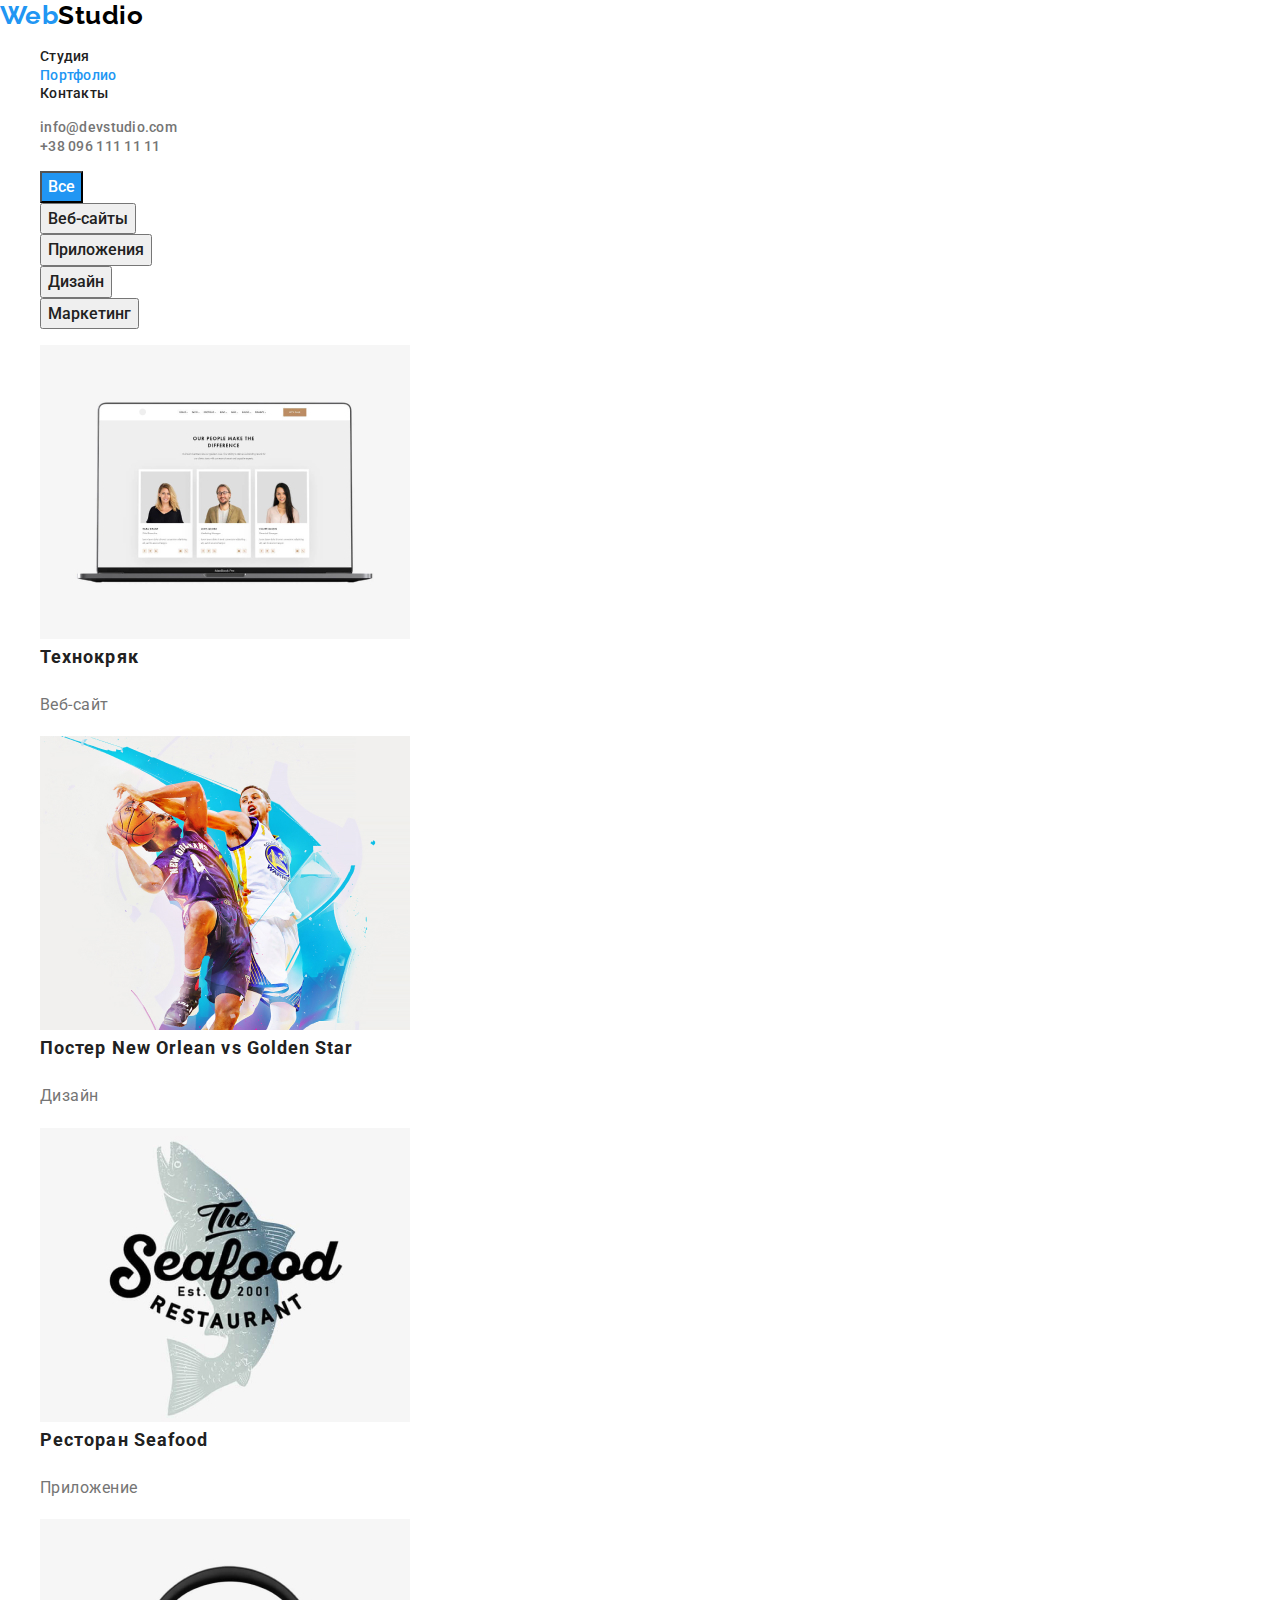
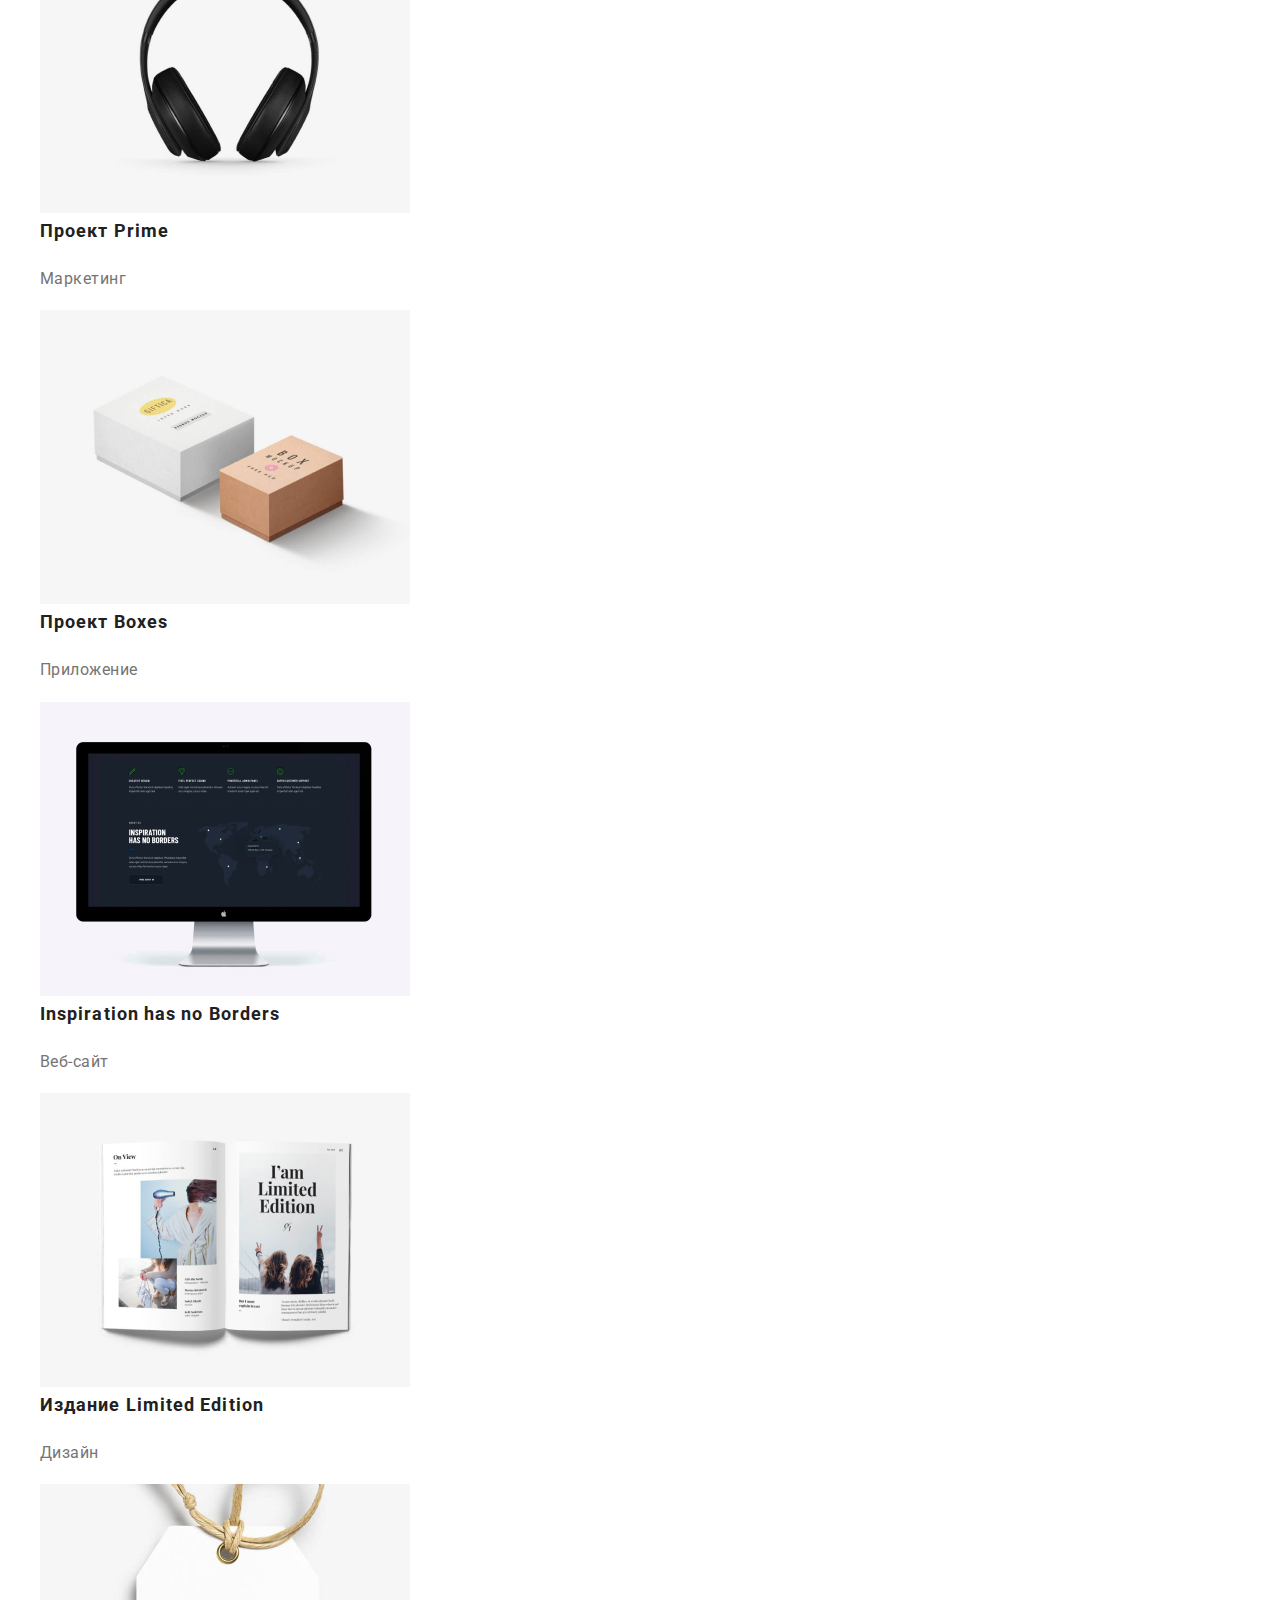
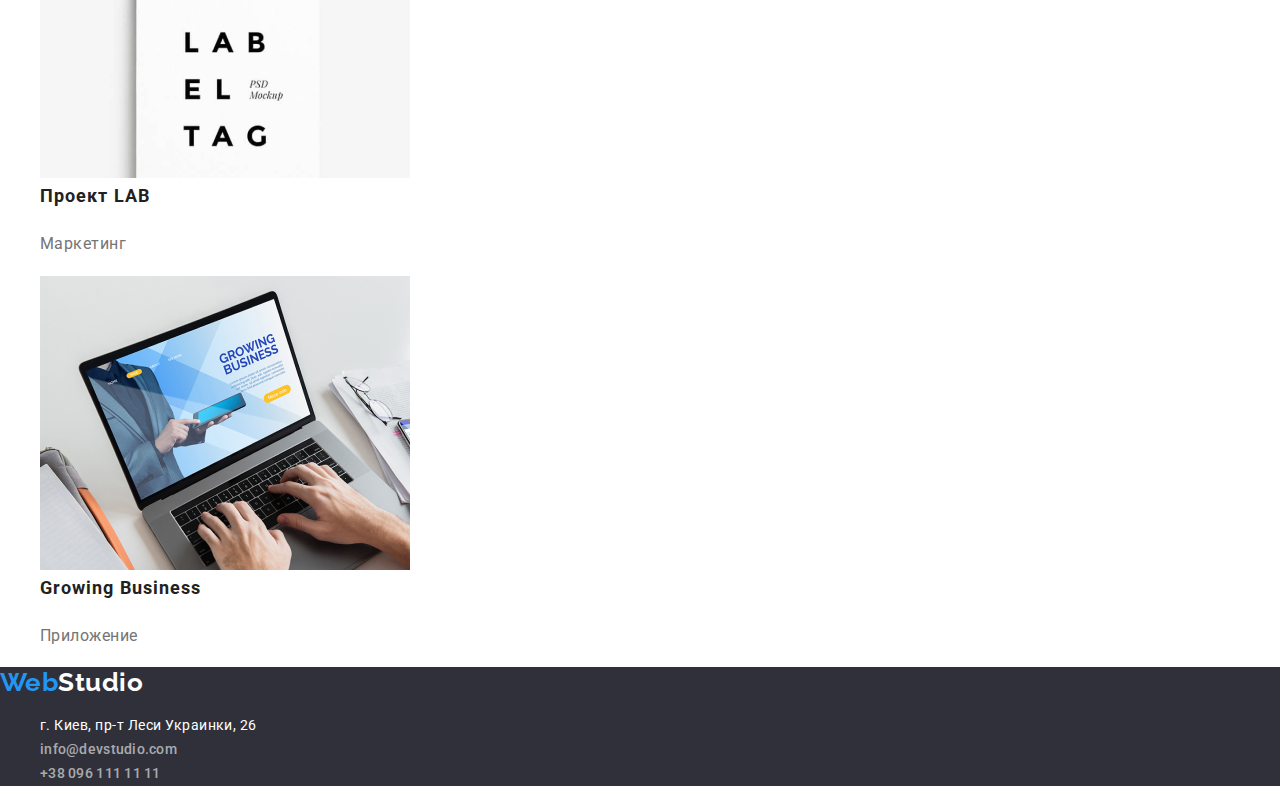
==== portfolio.html @ 92578a83 "1" ====
<!DOCTYPE html>
<html lang="ru">
<head>
    <meta charset="UTF-8">
    <meta http-equiv="X-UA-Compatible" content="IE=edge">
    <meta name="viewport" content="width=device-width, initial-scale=1.0">
    <title>WebStudio</title>
    <link href="https://fonts.googleapis.com/css2?family=Raleway:wght@700&family=Roboto:wght@400;500;700;900&display=swap" rel="stylesheet">
    <link rel="stylesheet" href="https://cdnjs.cloudflare.com/ajax/libs/modern-normalize/1.1.0/modern-normalize.min.css">
    <link rel="stylesheet" href="./css/styles.css">
</head>
<body>
    <!-- Шапка сайта -->
    <header>
        <nav>
            <a href="index.html" class="logo"><span class="logo-web">Web</span>Studio</a>
            <ul class="link">
                <li><a href="./index.html" class="link-navigation">Студия</a></li>
                <li><a href="portfolio.html" class="link-navigation current">Портфолио</a></li>
                <li><a href="/" class="link-navigation">Контакты</a></li>
            </ul>
        </nav>
        <ul class="contacts">
            <li><a href="mailto:info@devstudio.com" class="email">info@devstudio.com</a></li>
            <li><a href="tel:+380961111111" class="tel">+38 096 111 11 11</a></li>
        </ul>
    </header>
    <!-- Основная информация -->
    <main>
        <section>
            <h1 class="section-title hidden">Примеры работ</h1>
            <ul class="filter-buttons">
                <li><button type="button" class="filter-button current">Все</button></li>
                <li><button type="button" class="filter-button">Веб-сайты</button></li>
                <li><button type="button" class="filter-button">Приложения</button></li>
                <li><button type="button" class="filter-button">Дизайн</button></li>
                <li><button type="button" class="filter-button">Маркетинг</button></li>
            </ul>
            <ul class="examples-works">
                <li>
                    <a href=""><a href="/"><img src="./images/img-7.jpg" alt="Пример вебсайта технокряк" width="370" height="294"></a></a>
                    <h2 class="examples-description">Технокряк</h2>
                    <p class="type-work">Веб-сайт</p>
                </li>
                <li>
                    <a href="/"><img src="./images/img-8.jpg" alt="Игра баскетбол" width="370" height="294"></a>
                    <h2 class="examples-description">Постер New Orlean vs Golden Star</h2>
                    <p class="type-work">Дизайн</p>
                </li>
                <li>
                    <a href="/"><img src="./images/img-9.jpg" alt="Банер ресторана Seafood" width="370" height="294"></a>
                    <h2 class="examples-description">Ресторан Seafood</h2>
                    <p class="type-work">Приложение</p>
                </li>
                <li>
                    <a href="/"><img src="./images/img-10.jpg" alt="Наушники на изображении" width="370" height="294"></a>
                    <h2 class="examples-description">Проект Prime</h2>
                    <p class="type-work">Маркетинг</p>
                </li>
                <li>
                    <a href="/"><img src="./images/img-11.jpg" alt="Несколько коробок" width="370" height="294"></a>
                    <h2 class="examples-description">Проект Boxes</h2>
                    <p class="type-work">Приложение</p>
                </li>
                <li>
                    <a href="/"><img src="./images/img-12.jpg" alt="Изображение монитора" width="370" height="294"></a>
                    <h2 class="examples-description">Inspiration has no Borders</h2>
                    <p class="type-work">Веб-сайт</p>
                </li>
                <li>
                    <a href="/"><img src="./images/img-13.jpg" alt="Журнал" width="370" height="294"></a>
                    <h2 class="examples-description">Издание Limited Edition</h2>
                    <p class="type-work">Дизайн</p>
                </li>
                <li>
                    <a href="/"><img src="./images/img-14.jpg" alt="Лейбл" width="370" height="294"></a>
                    <h2 class="examples-description">Проект LAB</h2>
                    <p class="type-work">Маркетинг</p>
                </li>
                <li>
                    <a href="/"><img src="./images/img-15.jpg" alt="Изображение ноутбука" width="370" height="294"></a>
                    <h2 class="examples-description">Growing Business</h2>
                    <p class="type-work">Приложение</p>
                </li>
            </ul>
        </section>
    </main>
 <!-- Контактная информация -->
 <footer class="footer-contacts">
    <a href="./index.html" class="footer-logo"><span class="logo-web">Web</span>Studio</a>
    <address>
        <ul class="footer-description">
            <li>
                <a href="https://goo.gl/maps/piqngm7oDQpEDh6u6"
                target="_blank"
                 rel="noopener nofollow noreferrer" 
                 class="footer-data">г. Киев, пр-т Леси Украинки, 26</a>
            </li>
            <li><a href="mailto:info@devstudio.com" class="footer-data email">info@devstudio.com</a></li>
            <li><a href="tel:+380961111111" class="footer-data tel">+38 096 111 11 11</a></li>
        </ul>
    </address>
    </footer>
</body>
</html>
---- css/styles.css ----
/* Основная палитра цветов
Основной цвет текста: #212121
Второстепенный цвет текста: #757575
Акцентный цвет текста: #2196F3 
Цвет бэкграунда: #FFFFFF
Второстепенный цвет бэкграунда: #F5F4FA
Цвет футера: #2F303A
 */

html {
    box-sizing: border-box;
}

 *,
 *::before,
 *::after {
   box-sizing: inherit;
 }

:root {
    --primary-text-color: #212121;
    --secondary-text-color: #757575;
    --accent-color: #2196F3;
    --main-white: #FFFFFF;
}

body {
    font-family: 'Roboto', sans-serif;
    font-size: 16px;
    letter-spacing: 0.03em;
    color: var(--primary-text-color);
    background-color: var(--main-white);
}

.container {
    max-width: 1600px;
    padding-left: 15px;
    padding-right: 15px;
    margin: 0 auto;
    background-color: blueviolet;
}

img {
	display: block;
}

h1,
h2,
h3,
h4,
h5,
h6,
p {
	margin-top: 0;
}

.logo {
    font-family: 'Raleway', sans-serif;
    font-weight: 700;
    font-size: 26px;
    line-height: 1.20;
    text-decoration: none;
    color: #000000;
}

.logo-web {
    color: var(--accent-color);
}

.link {
    list-style: none;
}

.link-navigation {
    text-decoration: none;
    font-weight: 500;
    font-size: 14px;
    line-height: 1.20;
    letter-spacing: 0.02em;
    color: var(--primary-text-color);
}

.link-navigation:hover,
.link-navigation:focus {
    color: var(--accent-color);
}

.link-navigation.current {
    color: var(--accent-color);
}

.contacts {
    list-style: none;
}

.email, 
.tel {
    font-weight: 500;
    font-size: 14px;
    line-height: 1.20;
    letter-spacing: 0.02em;
    text-decoration: none;
    color: var(--secondary-text-color);
}

.email:hover,
.email:focus {
    color: var(--accent-color);
}

.tel:hover,
.tel:focus {
    color: var(--accent-color);
}

.banner {
    background-color: #2F303A;
}

.main-title {
    font-weight: 900;
    font-size: 44px;
    line-height: 1.40;
    text-align: center;
    letter-spacing: 0.06em;
    text-transform: uppercase;
    color: var(--main-white);
}

.banner-button {
    cursor: pointer;
    font-family: 'Roboto', sans-serif;
    font-weight: 700;
    font-size: 16px;
    line-height: 1.90;
    margin: 0 auto;
    display: flex;
    align-items: center;
    text-align: center;
    letter-spacing: 0.06em;
    background-color: var(--accent-color);
    color: var(--main-white);
}

.banner-button:hover,
.banner-button:focus {
    background-color: var(--main-white);
    color: var(--accent-color);
}

.sub-banner {
    list-style: none;
}

.section-title {
    font-weight: 700;
    font-size: 36px;
    line-height: 1.16;
    text-align: center;
}

.section-title.hidden {
    position: absolute;
    width: 1px;
    height: 1px;
    margin: -1px;
    border: 0;
    padding: 0;
    
    white-space: nowrap;
    clip-path: inset(100%);
    clip: rect(0 0 0 0);
    overflow: hidden;
  }

.sub-title {
    font-weight: 700;
     font-size: 14px;
    line-height: 1.15;
    text-transform: uppercase;
}
        

.banner-description {
font-size: 14px;
line-height: 1.70;
color: var(--secondary-text-color);
}

.examples {
    list-style: none;
}

.our-team {
    background-color: #F5F4FA;
}

.team {
    list-style: none;
}

.team-cards {
    background-color: var(--main-white);
}

.card-description {
    font-weight: 500;
    font-size: 16px;
    line-height: 1.20;
}

.card-description.photo {
    font-weight: 400;
    color: var(--secondary-text-color);
}

.filter-buttons {
    list-style: none;
}

.filter-button {
    font-family: 'Roboto', sans-serif;
    cursor: pointer;
    font-weight: 500;
    font-size: 16px;
    line-height: 1.60;
    text-align: center;
    color: var(--primary-text-color)
}

.filter-button:hover,
.filter-button:focus {
    background-color: var(--accent-color);
    color: var(--main-white);
}

.filter-button.current {
    background-color: var(--accent-color);
    color: var(--main-white);
}

.examples-works {
    list-style: none;
}

.examples-description {
    font-weight: 700;
    font-size: 18px;
    line-height: 2;
    letter-spacing: 0.06em;
}

.type-work {
    font-size: 16px;
    line-height: 1.90;
    color: var(--secondary-text-color)
}

.footer-contacts {
    background-color: #2F303A;
}

.footer-logo {
    font-family: 'Raleway', sans-serif;
    font-weight: 700;
    font-size: 26px;
    line-height: 1.20;
    text-decoration: none;
    color: var(--main-white);
}

.footer-description {
   list-style: none;
}

.footer-data {
    font-style: normal;
    font-size: 14px;
    line-height: 1.70;
    color: var(--main-white);
    text-decoration: none;
}

.footer-data.email {
    color: rgba(255, 255, 255, 0.6);
}

.footer-data.tel {
    color: rgba(255, 255, 255, 0.6);
}

.footer-data.email:hover,
.footer-data.email:focus {
    color: var(--accent-color);
}

.footer-data.tel:hover,
.footer-data.tel:focus {
    color: var(--accent-color);
}
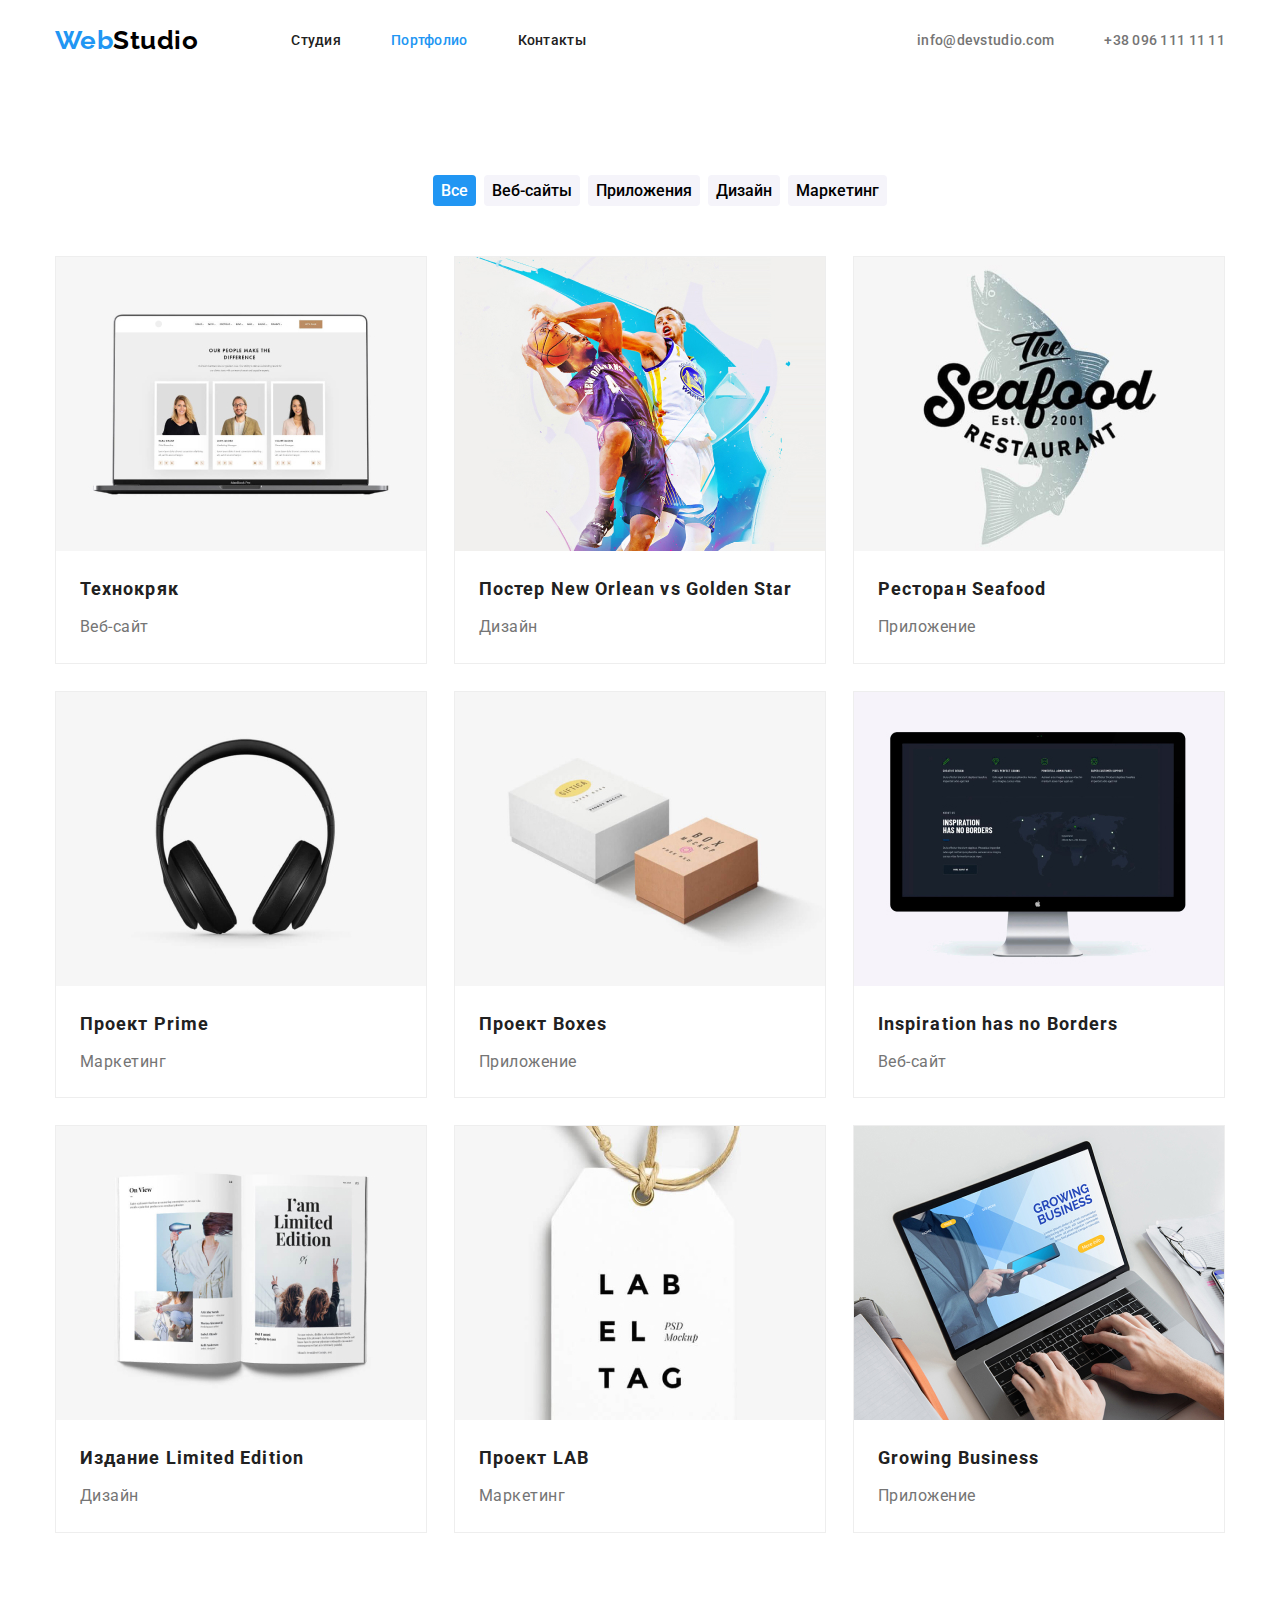
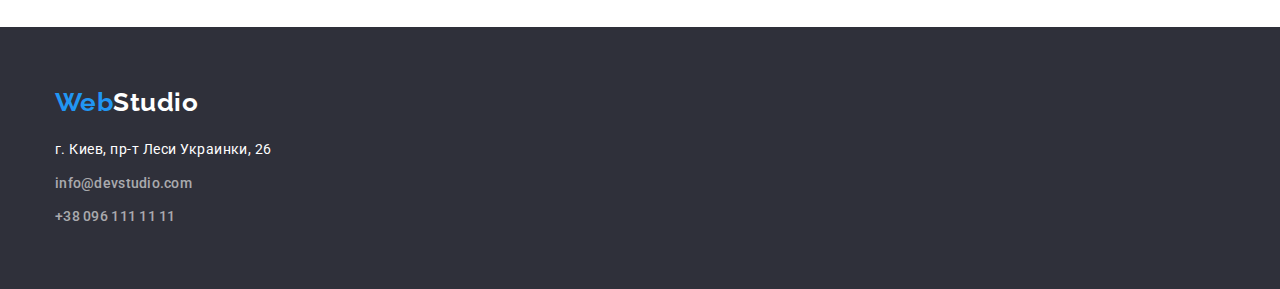
==== commit 2ca5e12d: "3hw" ====
--- a/portfolio.html
+++ b/portfolio.html
@@ -11,95 +11,101 @@
 </head>
 <body>
     <!-- Шапка сайта -->
-    <header>
-        <nav>
-            <a href="index.html" class="logo"><span class="logo-web">Web</span>Studio</a>
-            <ul class="link">
-                <li><a href="./index.html" class="link-navigation">Студия</a></li>
-                <li><a href="portfolio.html" class="link-navigation current">Портфолио</a></li>
-                <li><a href="/" class="link-navigation">Контакты</a></li>
-            </ul>
-        </nav>
-        <ul class="contacts">
-            <li><a href="mailto:info@devstudio.com" class="email">info@devstudio.com</a></li>
-            <li><a href="tel:+380961111111" class="tel">+38 096 111 11 11</a></li>
-        </ul>
-    </header>
+    <header class="header">
+        <div class="container">
+                <nav class="navigation">
+                    <a href="index.html" class="logo"><span class="logo-web">Web</span>Studio</a>
+                    <ul class="navigation-links list">
+                        <li class="item"><a href="./index.html" class="link-navigation">Студия</a></li>
+                        <li class="item"><a href="portfolio.html" class="link-navigation current">Портфолио</a></li>
+                        <li class="item"><a href="/" class="link-navigation">Контакты</a></li>
+                    </ul>
+                </nav>
+                    <ul class="contacts list">
+                        <li class="item"><a href="mailto:info@devstudio.com" class="email">info@devstudio.com</a></li>
+                        <li class="item"><a href="tel:+380961111111" class="tel">+38 096 111 11 11</a></li>
+                    </ul>
+        </div>
+</header>
     <!-- Основная информация -->
     <main>
-        <section>
-            <h1 class="section-title hidden">Примеры работ</h1>
-            <ul class="filter-buttons">
-                <li><button type="button" class="filter-button current">Все</button></li>
-                <li><button type="button" class="filter-button">Веб-сайты</button></li>
-                <li><button type="button" class="filter-button">Приложения</button></li>
-                <li><button type="button" class="filter-button">Дизайн</button></li>
-                <li><button type="button" class="filter-button">Маркетинг</button></li>
-            </ul>
-            <ul class="examples-works">
-                <li>
-                    <a href=""><a href="/"><img src="./images/img-7.jpg" alt="Пример вебсайта технокряк" width="370" height="294"></a></a>
-                    <h2 class="examples-description">Технокряк</h2>
-                    <p class="type-work">Веб-сайт</p>
-                </li>
-                <li>
-                    <a href="/"><img src="./images/img-8.jpg" alt="Игра баскетбол" width="370" height="294"></a>
-                    <h2 class="examples-description">Постер New Orlean vs Golden Star</h2>
-                    <p class="type-work">Дизайн</p>
-                </li>
-                <li>
-                    <a href="/"><img src="./images/img-9.jpg" alt="Банер ресторана Seafood" width="370" height="294"></a>
-                    <h2 class="examples-description">Ресторан Seafood</h2>
-                    <p class="type-work">Приложение</p>
-                </li>
-                <li>
-                    <a href="/"><img src="./images/img-10.jpg" alt="Наушники на изображении" width="370" height="294"></a>
-                    <h2 class="examples-description">Проект Prime</h2>
-                    <p class="type-work">Маркетинг</p>
-                </li>
-                <li>
-                    <a href="/"><img src="./images/img-11.jpg" alt="Несколько коробок" width="370" height="294"></a>
-                    <h2 class="examples-description">Проект Boxes</h2>
-                    <p class="type-work">Приложение</p>
-                </li>
-                <li>
-                    <a href="/"><img src="./images/img-12.jpg" alt="Изображение монитора" width="370" height="294"></a>
-                    <h2 class="examples-description">Inspiration has no Borders</h2>
-                    <p class="type-work">Веб-сайт</p>
-                </li>
-                <li>
-                    <a href="/"><img src="./images/img-13.jpg" alt="Журнал" width="370" height="294"></a>
-                    <h2 class="examples-description">Издание Limited Edition</h2>
-                    <p class="type-work">Дизайн</p>
-                </li>
-                <li>
-                    <a href="/"><img src="./images/img-14.jpg" alt="Лейбл" width="370" height="294"></a>
-                    <h2 class="examples-description">Проект LAB</h2>
-                    <p class="type-work">Маркетинг</p>
-                </li>
-                <li>
-                    <a href="/"><img src="./images/img-15.jpg" alt="Изображение ноутбука" width="370" height="294"></a>
-                    <h2 class="examples-description">Growing Business</h2>
-                    <p class="type-work">Приложение</p>
-                </li>
-            </ul>
+        <section class="section">
+            <div class="container">
+                <h1 class="section-title hidden">Примеры работ</h1>
+                <ul class="filter-buttons">
+                    <li class="f-button"><button type="button" class="filter-button current">Все</button></li>
+                    <li class="f-button"><button type="button" class="filter-button">Веб-сайты</button></li>
+                    <li class="f-button"><button type="button" class="filter-button">Приложения</button></li>
+                    <li class="f-button"><button type="button" class="filter-button">Дизайн</button></li>
+                    <li class="f-button"><button type="button" class="filter-button">Маркетинг</button></li>
+                </ul>
+                <ul class="examples-works">
+                    <li class="examples-posters">
+                        <a href=""><a href="/"><img src="./images/img-7.jpg" alt="Пример вебсайта технокряк" width="370" height="294"></a></a>
+                        <h2 class="examples-description">Технокряк</h2>
+                        <p class="type-work">Веб-сайт</p>
+                    </li>
+                    <li class="examples-posters">
+                        <a href="/"><img src="./images/img-8.jpg" alt="Игра баскетбол" width="370" height="294"></a>
+                        <h2 class="examples-description">Постер New Orlean vs Golden Star</h2>
+                        <p class="type-work">Дизайн</p>
+                    </li>
+                    <li class="examples-posters">
+                        <a href="/"><img src="./images/img-9.jpg" alt="Банер ресторана Seafood" width="370" height="294"></a>
+                        <h2 class="examples-description">Ресторан Seafood</h2>
+                        <p class="type-work">Приложение</p>
+                    </li>
+                    <li class="examples-posters">
+                        <a href="/"><img src="./images/img-10.jpg" alt="Наушники на изображении" width="370" height="294"></a>
+                        <h2 class="examples-description">Проект Prime</h2>
+                        <p class="type-work">Маркетинг</p>
+                    </li>
+                    <li class="examples-posters">
+                        <a href="/"><img src="./images/img-11.jpg" alt="Несколько коробок" width="370" height="294"></a>
+                        <h2 class="examples-description">Проект Boxes</h2>
+                        <p class="type-work">Приложение</p>
+                    </li>
+                    <li class="examples-posters">
+                        <a href="/"><img src="./images/img-12.jpg" alt="Изображение монитора" width="370" height="294"></a>
+                        <h2 class="examples-description">Inspiration has no Borders</h2>
+                        <p class="type-work">Веб-сайт</p>
+                    </li>
+                    <li class="examples-posters">
+                        <a href="/"><img src="./images/img-13.jpg" alt="Журнал" width="370" height="294"></a>
+                        <h2 class="examples-description">Издание Limited Edition</h2>
+                        <p class="type-work">Дизайн</p>
+                    </li>
+                    <li class="examples-posters">
+                        <a href="/"><img src="./images/img-14.jpg" alt="Лейбл" width="370" height="294"></a>
+                        <h2 class="examples-description">Проект LAB</h2>
+                        <p class="type-work">Маркетинг</p>
+                    </li>
+                    <li class="examples-posters">
+                        <a href="/"><img src="./images/img-15.jpg" alt="Изображение ноутбука" width="370" height="294"></a>
+                        <h2 class="examples-description">Growing Business</h2>
+                        <p class="type-work">Приложение</p>
+                    </li>
+                </ul>
+            </div>
         </section>
     </main>
  <!-- Контактная информация -->
  <footer class="footer-contacts">
-    <a href="./index.html" class="footer-logo"><span class="logo-web">Web</span>Studio</a>
-    <address>
-        <ul class="footer-description">
-            <li>
-                <a href="https://goo.gl/maps/piqngm7oDQpEDh6u6"
-                target="_blank"
-                 rel="noopener nofollow noreferrer" 
-                 class="footer-data">г. Киев, пр-т Леси Украинки, 26</a>
-            </li>
-            <li><a href="mailto:info@devstudio.com" class="footer-data email">info@devstudio.com</a></li>
-            <li><a href="tel:+380961111111" class="footer-data tel">+38 096 111 11 11</a></li>
-        </ul>
-    </address>
-    </footer>
+    <div class="container">
+        <a href="./index.html" class="footer-logo"><span class="logo-web">Web</span>Studio</a>
+        <address>
+            <ul class="footer-description list">
+                <li class="footer-contact">
+                    <a href="https://goo.gl/maps/piqngm7oDQpEDh6u6"
+                    target="_blank"
+                     rel="noopener nofollow noreferrer"
+                     class="footer-data">г. Киев, пр-т Леси Украинки, 26</a>
+                </li>
+                <li class="footer-contact"><a href="mailto:info@devstudio.com" class="footer-data email">info@devstudio.com</a></li>
+                <li class="footer-contact"><a href="tel:+380961111111" class="footer-data tel">+38 096 111 11 11</a></li>
+            </ul>
+        </address>
+    </div>
+</footer>
 </body>
 </html>--- a/css/styles.css
+++ b/css/styles.css
@@ -33,15 +33,20 @@
 }
 
 .container {
-    max-width: 1600px;
+    width: 1200px;
     padding-left: 15px;
     padding-right: 15px;
     margin: 0 auto;
-    background-color: blueviolet;
 }
 
 img {
 	display: block;
+}
+
+.list {
+    list-style: none;
+    padding-left: 0;
+	margin: 0;
 }
 
 h1,
@@ -54,6 +59,16 @@
 	margin-top: 0;
 }
 
+.section {
+    padding-top: 94px;
+    padding-bottom: 94px;
+}
+
+.header > .container {
+    display: flex;
+    align-items: center;
+}
+
 .logo {
     font-family: 'Raleway', sans-serif;
     font-weight: 700;
@@ -67,16 +82,37 @@
     color: var(--accent-color);
 }
 
-.link {
-    list-style: none;
+.navigation,
+.navigation-links,
+.contacts {
+    display: flex;
+    align-items: center;
+}
+
+.navigation-links .item:not(:last-child),
+.contacts .item:not(:last-child) {
+    margin-right: 50px;
+}
+
+.contacts {
+    margin-left: auto;
+}
+
+.navigation-links {
+    margin-left: 93px;
 }
 
 .link-navigation {
+    display: block;
+    padding-top: 32px;
+    padding-bottom: 32px;
+
     text-decoration: none;
     font-weight: 500;
     font-size: 14px;
     line-height: 1.20;
     letter-spacing: 0.02em;
+    
     color: var(--primary-text-color);
 }
 
@@ -87,10 +123,6 @@
 
 .link-navigation.current {
     color: var(--accent-color);
-}
-
-.contacts {
-    list-style: none;
 }
 
 .email, 
@@ -113,33 +145,45 @@
     color: var(--accent-color);
 }
 
+
 .banner {
     background-color: #2F303A;
+    padding-top: 200px;
+    padding-bottom: 200px;
 }
 
 .main-title {
+    margin-bottom: 30px;
+
     font-weight: 900;
     font-size: 44px;
     line-height: 1.40;
     text-align: center;
     letter-spacing: 0.06em;
     text-transform: uppercase;
+    
     color: var(--main-white);
 }
 
 .banner-button {
+    display: flex;
     cursor: pointer;
-    font-family: 'Roboto', sans-serif;
+    border: var(--accent-color);
+    border-radius: 4px;
+    box-shadow: 0px 4px 4px rgba(0, 0, 0, 0.15);
+    min-width: 200px;
+    margin: 0 auto;
+    padding: 10px 32px;
+
+    background-color: var(--accent-color);
+    color: var(--main-white);
+
     font-weight: 700;
     font-size: 16px;
     line-height: 1.90;
-    margin: 0 auto;
-    display: flex;
     align-items: center;
     text-align: center;
     letter-spacing: 0.06em;
-    background-color: var(--accent-color);
-    color: var(--main-white);
 }
 
 .banner-button:hover,
@@ -148,15 +192,13 @@
     color: var(--accent-color);
 }
 
-.sub-banner {
-    list-style: none;
-}
-
 .section-title {
     font-weight: 700;
     font-size: 36px;
     line-height: 1.16;
     text-align: center;
+    
+    margin-bottom: 50px;
 }
 
 .section-title.hidden {
@@ -173,22 +215,39 @@
     overflow: hidden;
   }
 
+.sub-banner-description {
+    display: flex;
+}
+
+.sub-banner-items:not(:last-child) {
+    margin-right: 30px;
+}
+
 .sub-title {
-    font-weight: 700;
-     font-size: 14px;
+margin-bottom: 10px;
+    font-weight: 700;
+    font-size: 14px;
     line-height: 1.15;
     text-transform: uppercase;
 }
         
 
 .banner-description {
+margin-bottom: 0;
+
 font-size: 14px;
 line-height: 1.70;
+
 color: var(--secondary-text-color);
 }
 
 .examples {
-    list-style: none;
+    padding-top: 0;
+    display: flex;
+}
+
+.examples-photo:not(:last-child) {
+    margin-right: 30px;
 }
 
 .our-team {
@@ -197,13 +256,32 @@
 
 .team {
     list-style: none;
+    display: flex;
+    justify-content: center;
 }
 
 .team-cards {
+    display: inline-block;
+    
+    width: 270px;
+    height: 368px;
+    box-shadow: 0px 1px 3px rgba(0, 0, 0, 0.12), 0px 1px 1px rgba(0, 0, 0, 0.14), 0px 2px 1px rgba(0, 0, 0, 0.2);
+    border-radius: 0px 0px 4px 4px;
+    
     background-color: var(--main-white);
 }
 
+.team-cards:not(:last-child) {
+    margin-right: 30px;
+}
+
 .card-description {
+    text-align: center;
+
+    padding-bottom: 10px;
+    padding-top: 30px;
+    margin-bottom: 0;
+    
     font-weight: 500;
     font-size: 16px;
     line-height: 1.20;
@@ -212,20 +290,36 @@
 .card-description.photo {
     font-weight: 400;
     color: var(--secondary-text-color);
+    margin-bottom: 0px;
+    margin-top: 0px;
+    padding-top: 0;
+    padding-bottom: 30px;
 }
 
 .filter-buttons {
+    display: flex;
+    justify-content: center;
+    margin-top: 0;
+    margin-bottom: 50px;
+
     list-style: none;
 }
 
+.f-button:not(:last-child) {
+    margin-right: 8px;
+}
+
 .filter-button {
-    font-family: 'Roboto', sans-serif;
     cursor: pointer;
+    
     font-weight: 500;
     font-size: 16px;
     line-height: 1.60;
     text-align: center;
-    color: var(--primary-text-color)
+    
+    background: #F5F4FA;
+    border-radius: 4px;
+    border: 2px solid #F5F4FA;
 }
 
 .filter-button:hover,
@@ -237,13 +331,40 @@
 .filter-button.current {
     background-color: var(--accent-color);
     color: var(--main-white);
+    border: 2px solid var(--accent-color);
 }
 
 .examples-works {
+    display: flex;
+    flex-wrap: wrap;
+
+    padding: 0;
+    margin-top: 0;
+    margin-bottom: 0;
+
     list-style: none;
 }
 
+.examples-posters {
+    margin-right: 27px;
+    margin-bottom: 27px;
+
+    background-color: var(--main-white);
+    border: 1px solid #EEEEEE;
+}
+
+.examples-posters:nth-child(3n) {
+    margin-right: 0;
+}
+
+.examples-posters:nth-last-child(-n + 3) {
+    margin-bottom: 0;
+}
+
 .examples-description {
+    padding: 20px 24px 5px 24px;
+    margin-bottom: 0;
+
     font-weight: 700;
     font-size: 18px;
     line-height: 2;
@@ -251,26 +372,44 @@
 }
 
 .type-work {
+    padding: 0 24px 20px 24px;
+    margin-bottom: 0;
+
     font-size: 16px;
     line-height: 1.90;
+    
     color: var(--secondary-text-color)
 }
 
 .footer-contacts {
+    padding-bottom: 60px;
+    padding-top: 60px;
+
     background-color: #2F303A;
 }
 
 .footer-logo {
+    display: block;
+    margin-bottom: 20px;
+
     font-family: 'Raleway', sans-serif;
     font-weight: 700;
     font-size: 26px;
     line-height: 1.20;
     text-decoration: none;
+   
     color: var(--main-white);
 }
 
 .footer-description {
+    display: flex;
+    flex-direction: column;
+
    list-style: none;
+}
+
+.footer-contact:not(:last-child) {
+    margin-bottom: 10px;
 }
 
 .footer-data {
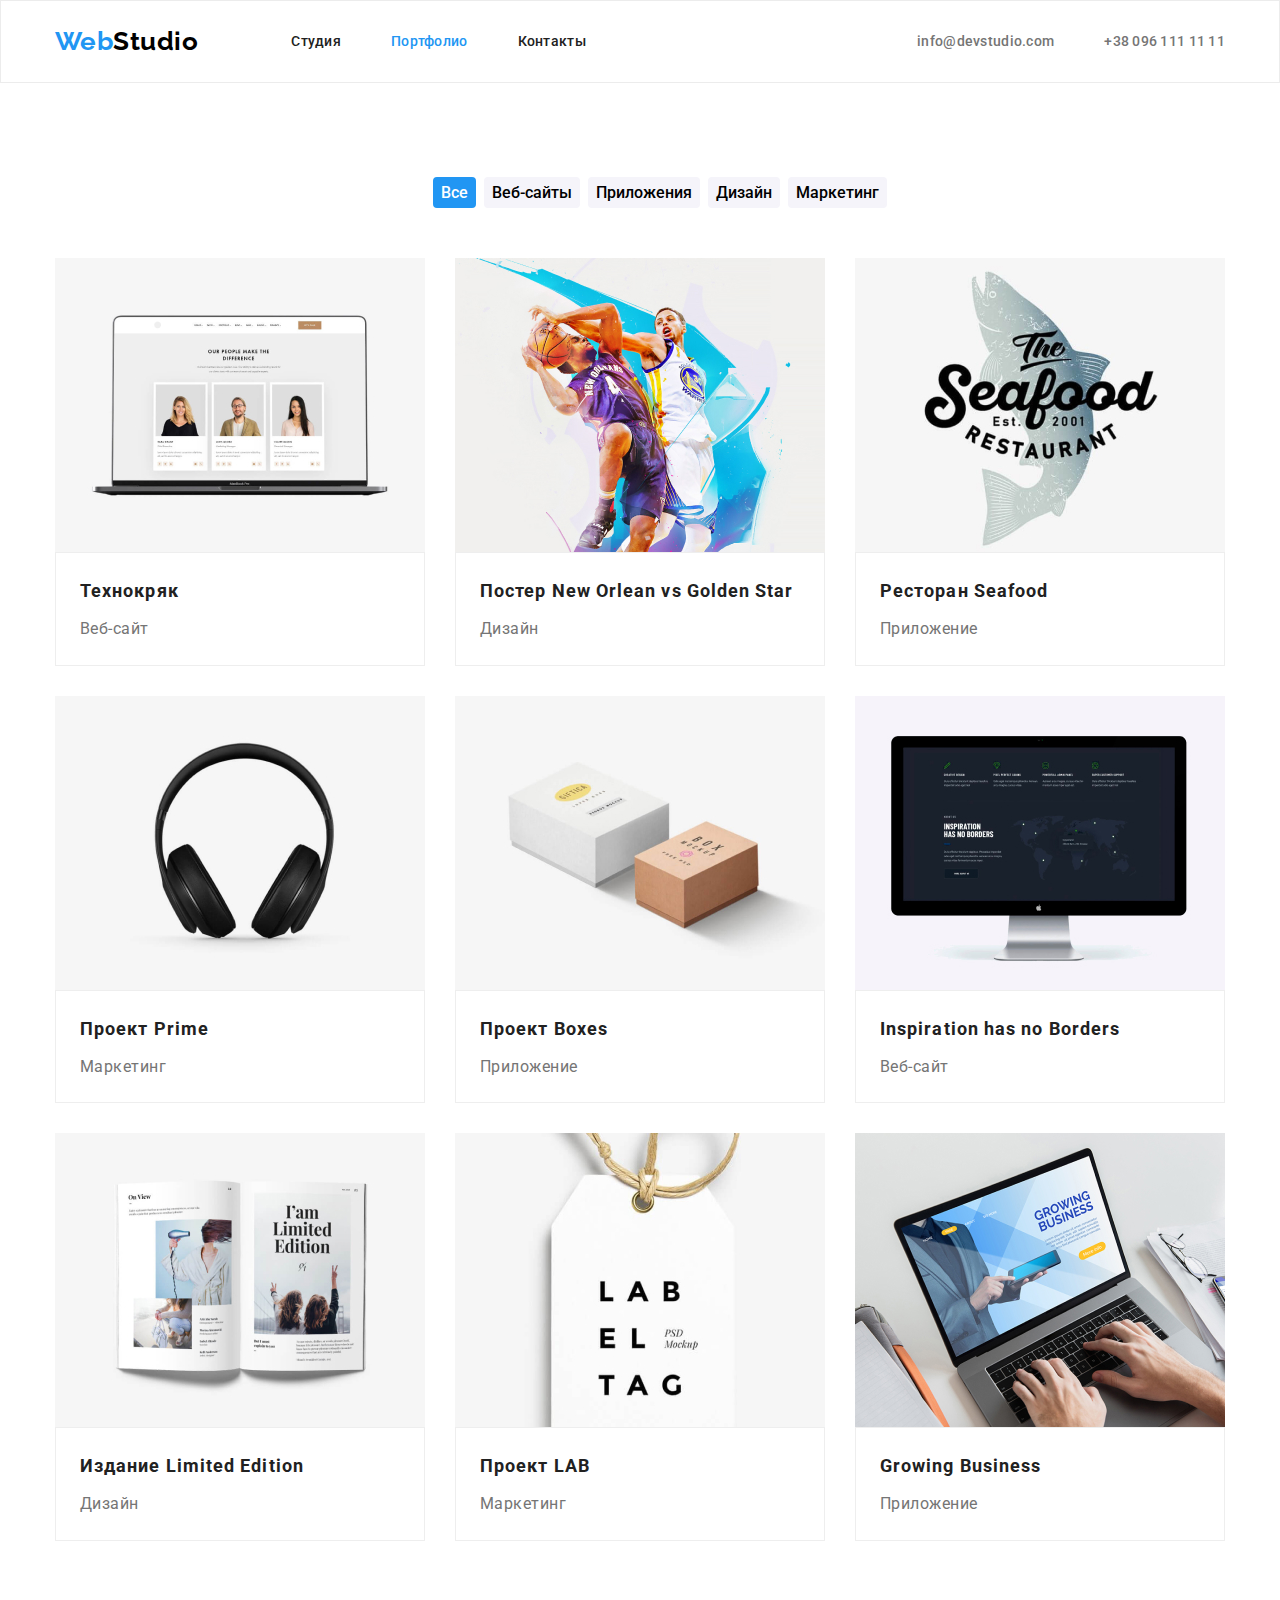
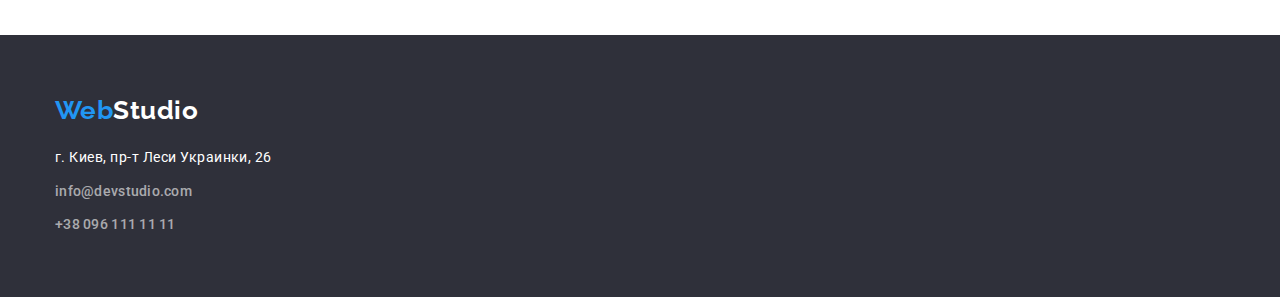
==== commit 6992ba39: "1" ====
--- a/portfolio.html
+++ b/portfolio.html
@@ -42,48 +42,66 @@
                 <ul class="examples-works">
                     <li class="examples-posters">
                         <a href=""><a href="/"><img src="./images/img-7.jpg" alt="Пример вебсайта технокряк" width="370" height="294"></a></a>
-                        <h2 class="examples-description">Технокряк</h2>
-                        <p class="type-work">Веб-сайт</p>
+                        <div class="border">
+                            <h2 class="examples-description">Технокряк</h2>
+                            <p class="type-work">Веб-сайт</p>
+                        </div>
                     </li>
                     <li class="examples-posters">
                         <a href="/"><img src="./images/img-8.jpg" alt="Игра баскетбол" width="370" height="294"></a>
-                        <h2 class="examples-description">Постер New Orlean vs Golden Star</h2>
-                        <p class="type-work">Дизайн</p>
+                        <div class="border">
+                            <h2 class="examples-description">Постер New Orlean vs Golden Star</h2>
+                            <p class="type-work">Дизайн</p>
+                        </div>
                     </li>
                     <li class="examples-posters">
                         <a href="/"><img src="./images/img-9.jpg" alt="Банер ресторана Seafood" width="370" height="294"></a>
-                        <h2 class="examples-description">Ресторан Seafood</h2>
-                        <p class="type-work">Приложение</p>
+                        <div class="border">
+                            <h2 class="examples-description">Ресторан Seafood</h2>
+                            <p class="type-work">Приложение</p>
+                        </div>
                     </li>
                     <li class="examples-posters">
                         <a href="/"><img src="./images/img-10.jpg" alt="Наушники на изображении" width="370" height="294"></a>
-                        <h2 class="examples-description">Проект Prime</h2>
-                        <p class="type-work">Маркетинг</p>
+                        <div class="border">
+                            <h2 class="examples-description">Проект Prime</h2>
+                            <p class="type-work">Маркетинг</p>
+                        </div>
                     </li>
                     <li class="examples-posters">
                         <a href="/"><img src="./images/img-11.jpg" alt="Несколько коробок" width="370" height="294"></a>
-                        <h2 class="examples-description">Проект Boxes</h2>
-                        <p class="type-work">Приложение</p>
+                        <div class="border">
+                            <h2 class="examples-description">Проект Boxes</h2>
+                            <p class="type-work">Приложение</p>
+                        </div>
                     </li>
                     <li class="examples-posters">
                         <a href="/"><img src="./images/img-12.jpg" alt="Изображение монитора" width="370" height="294"></a>
-                        <h2 class="examples-description">Inspiration has no Borders</h2>
-                        <p class="type-work">Веб-сайт</p>
+                        <div class="border">
+                            <h2 class="examples-description">Inspiration has no Borders</h2>
+                            <p class="type-work">Веб-сайт</p>
+                        </div>
                     </li>
                     <li class="examples-posters">
                         <a href="/"><img src="./images/img-13.jpg" alt="Журнал" width="370" height="294"></a>
-                        <h2 class="examples-description">Издание Limited Edition</h2>
-                        <p class="type-work">Дизайн</p>
+                        <div class="border">
+                            <h2 class="examples-description">Издание Limited Edition</h2>
+                            <p class="type-work">Дизайн</p>
+                        </div>
                     </li>
                     <li class="examples-posters">
                         <a href="/"><img src="./images/img-14.jpg" alt="Лейбл" width="370" height="294"></a>
-                        <h2 class="examples-description">Проект LAB</h2>
-                        <p class="type-work">Маркетинг</p>
+                        <div class="border">
+                            <h2 class="examples-description">Проект LAB</h2>
+                            <p class="type-work">Маркетинг</p>
+                        </div>
                     </li>
                     <li class="examples-posters">
                         <a href="/"><img src="./images/img-15.jpg" alt="Изображение ноутбука" width="370" height="294"></a>
-                        <h2 class="examples-description">Growing Business</h2>
-                        <p class="type-work">Приложение</p>
+                        <div class="border">
+                            <h2 class="examples-description">Growing Business</h2>
+                            <p class="type-work">Приложение</p>
+                        </div>
                     </li>
                 </ul>
             </div>
--- a/css/styles.css
+++ b/css/styles.css
@@ -69,6 +69,10 @@
     align-items: center;
 }
 
+.header {
+    border: 1px solid #ECECEC;
+}
+
 .logo {
     font-family: 'Raleway', sans-serif;
     font-weight: 700;
@@ -346,11 +350,10 @@
 }
 
 .examples-posters {
-    margin-right: 27px;
-    margin-bottom: 27px;
+    margin-right: 30px;
+    margin-bottom: 30px;
 
     background-color: var(--main-white);
-    border: 1px solid #EEEEEE;
 }
 
 .examples-posters:nth-child(3n) {
@@ -359,6 +362,10 @@
 
 .examples-posters:nth-last-child(-n + 3) {
     margin-bottom: 0;
+}
+
+.border {
+    border: 1px solid #EEEEEE;
 }
 
 .examples-description {
@@ -368,7 +375,8 @@
     font-weight: 700;
     font-size: 18px;
     line-height: 2;
-    letter-spacing: 0.06em;
+    letter-spacing: 0.06em; 
+    
 }
 
 .type-work {
@@ -378,7 +386,7 @@
     font-size: 16px;
     line-height: 1.90;
     
-    color: var(--secondary-text-color)
+    color: var(--secondary-text-color);
 }
 
 .footer-contacts {
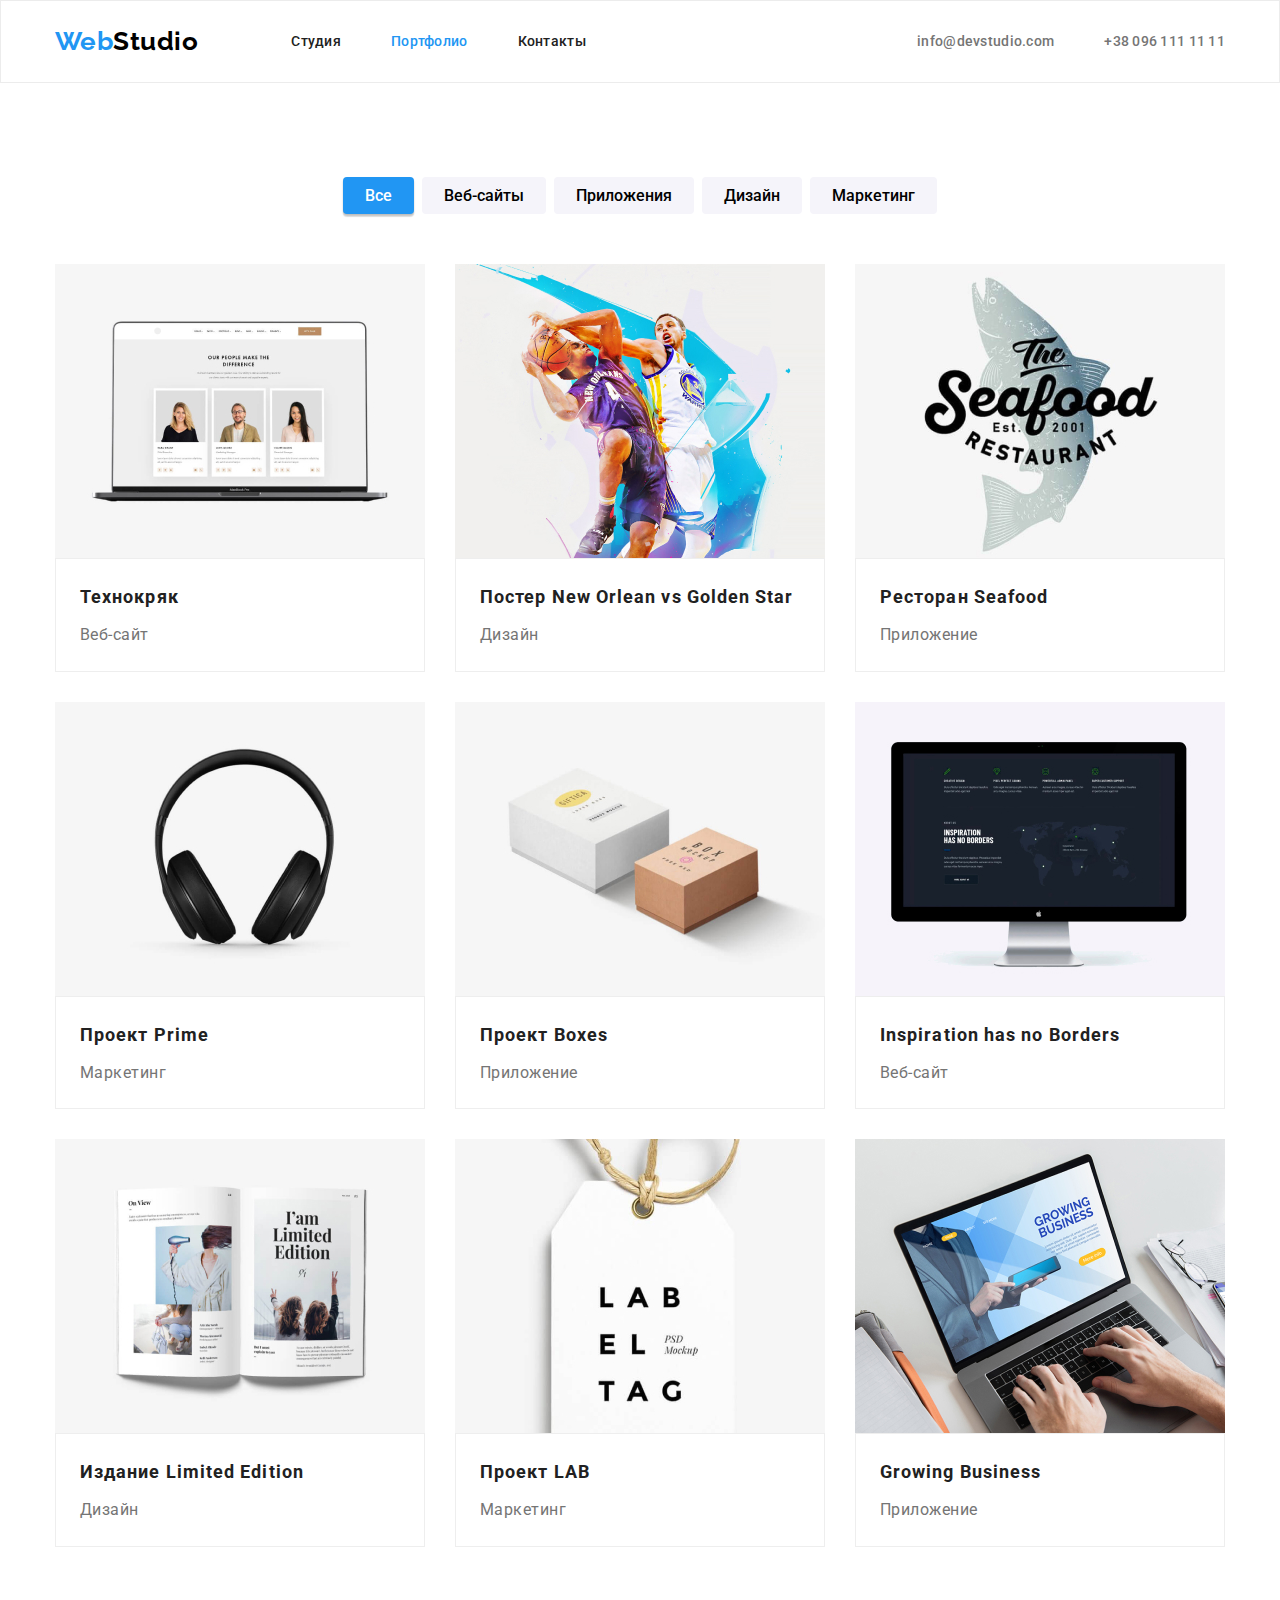
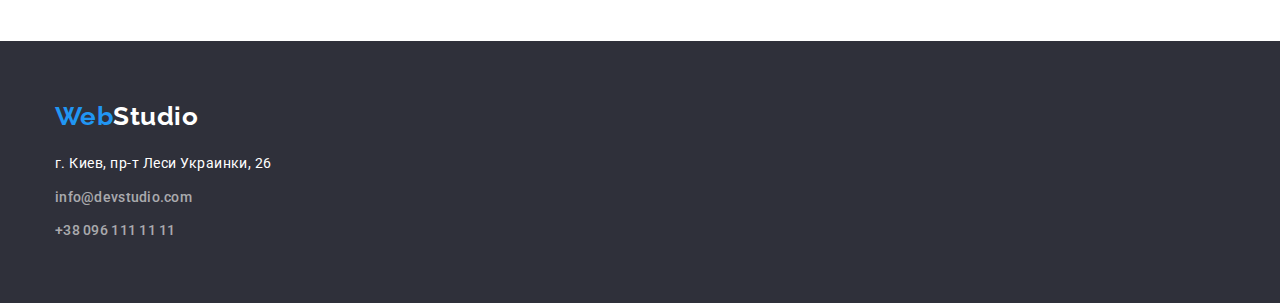
==== commit a799ab0c: "2" ====
--- a/portfolio.html
+++ b/portfolio.html
@@ -32,76 +32,94 @@
         <section class="section">
             <div class="container">
                 <h1 class="section-title hidden">Примеры работ</h1>
-                <ul class="filter-buttons">
-                    <li class="f-button"><button type="button" class="filter-button current">Все</button></li>
-                    <li class="f-button"><button type="button" class="filter-button">Веб-сайты</button></li>
-                    <li class="f-button"><button type="button" class="filter-button">Приложения</button></li>
-                    <li class="f-button"><button type="button" class="filter-button">Дизайн</button></li>
-                    <li class="f-button"><button type="button" class="filter-button">Маркетинг</button></li>
+                <ul class="filter-btn-list">
+                    <li class="f-button"><button type="button" class="filter-btn-item current">Все</button></li>
+                    <li class="f-button"><button type="button" class="filter-btn-item">Веб-сайты</button></li>
+                    <li class="f-button"><button type="button" class="filter-btn-item">Приложения</button></li>
+                    <li class="f-button"><button type="button" class="filter-btn-item">Дизайн</button></li>
+                    <li class="f-button"><button type="button" class="filter-btn-item">Маркетинг</button></li>
                 </ul>
                 <ul class="examples-works">
                     <li class="examples-posters">
-                        <a href=""><a href="/"><img src="./images/img-7.jpg" alt="Пример вебсайта технокряк" width="370" height="294"></a></a>
+                        <a class="reference-example" href="/">
+                            <img src="./images/img-7.jpg" alt="Пример вебсайта технокряк" width="370" height="294">
                         <div class="border">
                             <h2 class="examples-description">Технокряк</h2>
                             <p class="type-work">Веб-сайт</p>
                         </div>
+                        </a>
                     </li>
                     <li class="examples-posters">
-                        <a href="/"><img src="./images/img-8.jpg" alt="Игра баскетбол" width="370" height="294"></a>
+                        <a class="reference-example" href="/">
+                            <img src="./images/img-8.jpg" alt="Игра баскетбол" width="370" height="294">
                         <div class="border">
                             <h2 class="examples-description">Постер New Orlean vs Golden Star</h2>
                             <p class="type-work">Дизайн</p>
                         </div>
+                        </a>
                     </li>
                     <li class="examples-posters">
-                        <a href="/"><img src="./images/img-9.jpg" alt="Банер ресторана Seafood" width="370" height="294"></a>
+                        <a class="reference-example" href="/">
+                            <img src="./images/img-9.jpg" alt="Банер ресторана Seafood" width="370" height="294">
                         <div class="border">
                             <h2 class="examples-description">Ресторан Seafood</h2>
                             <p class="type-work">Приложение</p>
                         </div>
+                        </a>
                     </li>
                     <li class="examples-posters">
-                        <a href="/"><img src="./images/img-10.jpg" alt="Наушники на изображении" width="370" height="294"></a>
+                        <a class="reference-example" href="/">
+                            <img src="./images/img-10.jpg" alt="Наушники на изображении" width="370" height="294">
                         <div class="border">
                             <h2 class="examples-description">Проект Prime</h2>
                             <p class="type-work">Маркетинг</p>
                         </div>
+                        </a>
                     </li>
                     <li class="examples-posters">
-                        <a href="/"><img src="./images/img-11.jpg" alt="Несколько коробок" width="370" height="294"></a>
+                        <a class="reference-example" href="/">
+                            <img src="./images/img-11.jpg" alt="Несколько коробок" width="370" height="294">
                         <div class="border">
                             <h2 class="examples-description">Проект Boxes</h2>
                             <p class="type-work">Приложение</p>
                         </div>
+                        </a>
                     </li>
                     <li class="examples-posters">
-                        <a href="/"><img src="./images/img-12.jpg" alt="Изображение монитора" width="370" height="294"></a>
+                        <a class="reference-example" href="/">
+                            <img src="./images/img-12.jpg" alt="Изображение монитора" width="370" height="294">
                         <div class="border">
                             <h2 class="examples-description">Inspiration has no Borders</h2>
                             <p class="type-work">Веб-сайт</p>
                         </div>
+                        </a>
                     </li>
                     <li class="examples-posters">
-                        <a href="/"><img src="./images/img-13.jpg" alt="Журнал" width="370" height="294"></a>
+                        <a class="reference-example" href="/">
+                            <img src="./images/img-13.jpg" alt="Журнал" width="370" height="294">
                         <div class="border">
                             <h2 class="examples-description">Издание Limited Edition</h2>
                             <p class="type-work">Дизайн</p>
                         </div>
+                        </a>
                     </li>
                     <li class="examples-posters">
-                        <a href="/"><img src="./images/img-14.jpg" alt="Лейбл" width="370" height="294"></a>
+                        <a class="reference-example" href="/">
+                            <img src="./images/img-14.jpg" alt="Лейбл" width="370" height="294">
                         <div class="border">
                             <h2 class="examples-description">Проект LAB</h2>
                             <p class="type-work">Маркетинг</p>
                         </div>
+                        </a>
                     </li>
                     <li class="examples-posters">
-                        <a href="/"><img src="./images/img-15.jpg" alt="Изображение ноутбука" width="370" height="294"></a>
+                        <a class="reference-example" href="/">
+                            <img src="./images/img-15.jpg" alt="Изображение ноутбука" width="370" height="294">
                         <div class="border">
                             <h2 class="examples-description">Growing Business</h2>
                             <p class="type-work">Приложение</p>
                         </div>
+                        </a>
                     </li>
                 </ul>
             </div>
--- a/css/styles.css
+++ b/css/styles.css
@@ -74,11 +74,14 @@
 }
 
 .logo {
+    margin-right: 93px;
+    
     font-family: 'Raleway', sans-serif;
     font-weight: 700;
     font-size: 26px;
     line-height: 1.20;
     text-decoration: none;
+    
     color: #000000;
 }
 
@@ -100,10 +103,6 @@
 
 .contacts {
     margin-left: auto;
-}
-
-.navigation-links {
-    margin-left: 93px;
 }
 
 .link-navigation {
@@ -157,8 +156,10 @@
 }
 
 .main-title {
+    margin: 0 auto;
     margin-bottom: 30px;
 
+    width: 693px;
     font-weight: 900;
     font-size: 44px;
     line-height: 1.40;
@@ -250,7 +251,7 @@
     display: flex;
 }
 
-.examples-photo:not(:last-child) {
+.examples-item:not(:last-child) {
     margin-right: 30px;
 }
 
@@ -264,7 +265,7 @@
     justify-content: center;
 }
 
-.team-cards {
+.team-item {
     display: inline-block;
     
     width: 270px;
@@ -275,16 +276,15 @@
     background-color: var(--main-white);
 }
 
-.team-cards:not(:last-child) {
+.team-item:not(:last-child) {
     margin-right: 30px;
 }
 
 .card-description {
     text-align: center;
 
-    padding-bottom: 10px;
     padding-top: 30px;
-    margin-bottom: 0;
+    margin-bottom: 10px;
     
     font-weight: 500;
     font-size: 16px;
@@ -300,11 +300,12 @@
     padding-bottom: 30px;
 }
 
-.filter-buttons {
+.filter-btn-list{
     display: flex;
     justify-content: center;
     margin-top: 0;
     margin-bottom: 50px;
+    padding-left: 0;
 
     list-style: none;
 }
@@ -313,8 +314,9 @@
     margin-right: 8px;
 }
 
-.filter-button {
+.filter-btn-item {
     cursor: pointer;
+    padding: 6px 22px;
     
     font-weight: 500;
     font-size: 16px;
@@ -323,19 +325,19 @@
     
     background: #F5F4FA;
     border-radius: 4px;
-    border: 2px solid #F5F4FA;
-}
-
-.filter-button:hover,
-.filter-button:focus {
+    border: none;
+}
+
+.filter-btn-item:hover,
+.filter-btn-item:focus {
     background-color: var(--accent-color);
     color: var(--main-white);
 }
 
-.filter-button.current {
+.filter-btn-item.current {
     background-color: var(--accent-color);
     color: var(--main-white);
-    border: 2px solid var(--accent-color);
+    box-shadow: 0px 3px 1px rgba(0, 0, 0, 0.1), 0px 1px 2px rgba(0, 0, 0, 0.08), 0px 2px 2px rgba(0, 0, 0, 0.12);
 }
 
 .examples-works {
@@ -349,6 +351,11 @@
     list-style: none;
 }
 
+.reference-example {
+    display: block;
+    text-decoration: none;
+}
+
 .examples-posters {
     margin-right: 30px;
     margin-bottom: 30px;
@@ -369,22 +376,29 @@
 }
 
 .examples-description {
-    padding: 20px 24px 5px 24px;
-    margin-bottom: 0;
+    display: block;
+    
+    padding: 20px 24px 0px 24px;
+    margin-bottom: 5px;
 
     font-weight: 700;
     font-size: 18px;
     line-height: 2;
-    letter-spacing: 0.06em; 
-    
+    letter-spacing: 0.06em;
+    
+    color: var(--primary-text-color);
 }
 
 .type-work {
+    display: block;
+    
     padding: 0 24px 20px 24px;
     margin-bottom: 0;
 
+    font-weight: 400;
     font-size: 16px;
     line-height: 1.90;
+    letter-spacing: 0.03em;
     
     color: var(--secondary-text-color);
 }
@@ -410,9 +424,6 @@
 }
 
 .footer-description {
-    display: flex;
-    flex-direction: column;
-
    list-style: none;
 }
 
